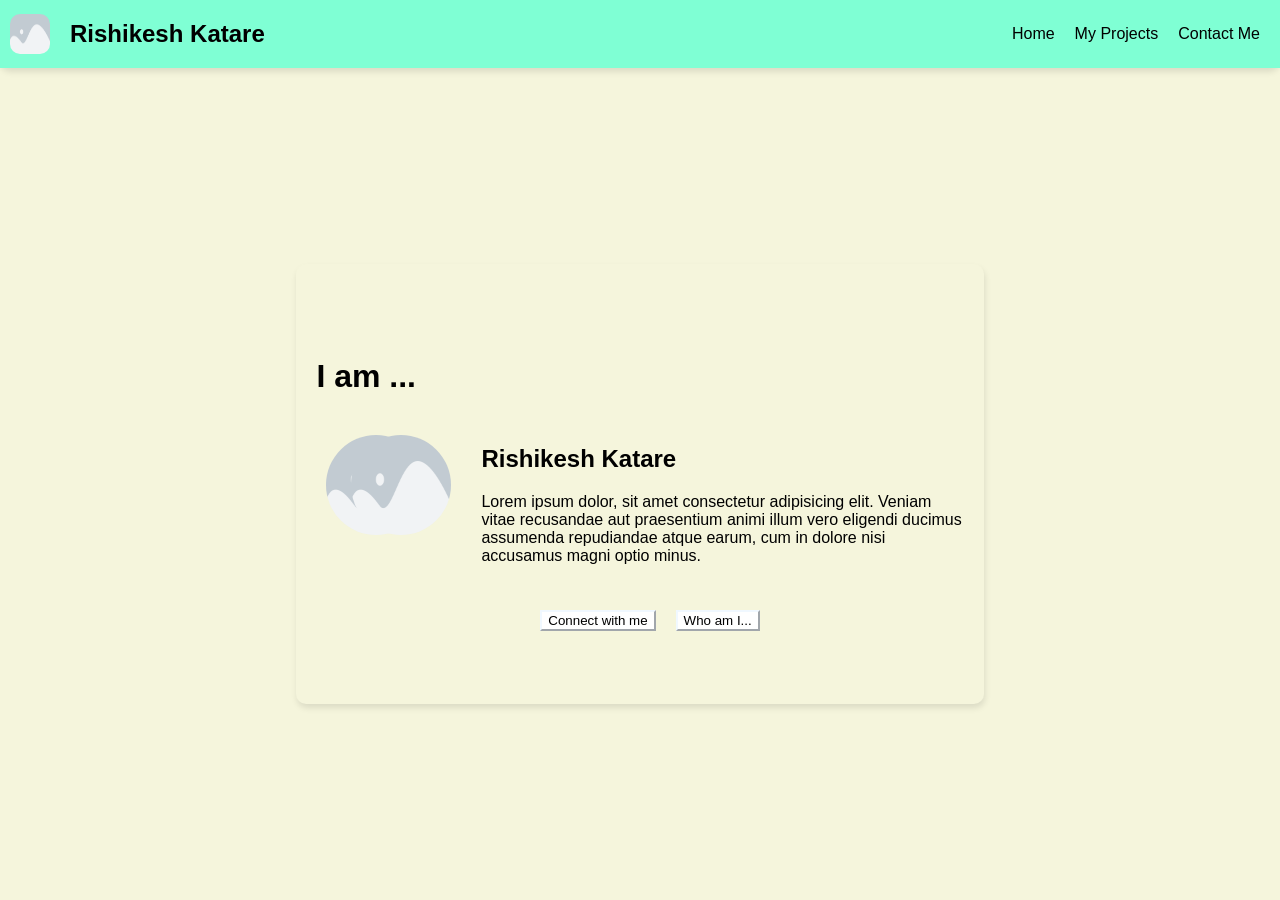
==== index.html @ c72e71e4 "Add initial HTML structure and styles for portfolio website" ====
<!doctype html>
<html lang="en">
  <head>
    <meta charset="UTF-8" />
    <meta name="viewport" content="width=device-width, initial-scale=1.0" />
    <title>UNIB14Z3</title>
    <style class="Navigation Bar">
      body {
        margin: 0;
        padding: 0;
        font-family: Arial, sans-serif;
        min-height: 100vh;
        display: flex;
        flex-direction: column;
        background-color: beige;
      }
      .Navigation-Bar {
        border-radius: 10px;
        box-shadow: 0px 4px 6px rgba(0, 0, 0, 0.1);
      }
      .Navigation-Bar nav {
        margin: 0;
        padding: 0;
        display: flex;
        justify-content: space-between;
        align-items: center;
        background-color: aquamarine;
      }
      .Navigation-Bar div {
        display: flex;
        justify-content: space-between;
        align-items: center;
        margin-left: 10px;
      }
      .Navigation-Bar div h1 {
        margin-left: 10px;
      }
      .Navigation-Bar ul {
        display: flex;
        list-style: none;
        align-items: center;
      }
      .Navigation-Bar ul li {
        margin-right: 20px;
      }
      .Navigation-Bar ul li a {
        text-decoration: none;
        color: black;
      }
      .Navigation-Bar .logo {
        width: 40px;
        height: 40px;
        margin-right: 10px;
        border-radius: 25%;
      }
    </style>

    <style>
      .container-card {
        display: flex;
        flex-direction: column;

        max-height: 400px;
        min-height: 200px;
        aspect-ratio: 3.2361 / 2;
        max-width: 75%;
        margin: auto;

        justify-content: center;
        align-items: center;
        padding: 20px;
        text-align: left;

        background-color: beige;

        border-radius: 10px;
        box-shadow: 1px 4px 6px rgba(0, 0, 0, 0.1);
      }

      .container-card h1 {
        margin-bottom: 20px;
      }
      .container-card span {
        display: flex;
        justify-content: space-between;
        align-items: center;
        margin-top: 20px;
      }
      .container-card .heading {
        padding: 0;
        margin: 0;
        align-self: start;
      }

      .container-image {
        position: relative;
        padding: auto;
        margin: 35px;
        margin-left: 10px;
      }
      .container-image img {
        width: 100px;
        height: 100px;
        margin-bottom: 20px;
        border-radius: 50%;
      }
      .container-image .top-img {
        position: absolute;
        bottom: 0;
        right: 0;
        transform: translate(25%, 0%);
      }

      .container-card .content {
        margin: 0px;
        display: flex;
        justify-content: space-evenly;
      }
      .text {
        color: black;
        padding-left: 20px;
      }

      .button-main {
        display: flex;
        align-items: end;
      }
      .button-main button {
        margin-left: 20px;
        background-color: white;
        border-color: aliceblue;
      }
    </style>
  </head>
  <body>
    <div class="Navigation-Bar">
      <nav>
        <div>
          <img class="logo" src="placeholder.png" alt="Logo" />
          <h1>Rishikesh Katare</h1>
        </div>

        <ul>
          <li><a href="index.html">Home</a></li>
          <li><a href="projects.html">My Projects</a></li>
          <li><a href="contact_me.html">Contact Me</a></li>
        </ul>
      </nav>
    </div>

    <div class="container-card">
      <span class="heading"><h1>I am ...</h1></span>

      <span class="content">
        <span class="container-image">
          <img src="placeholder.png" alt="logo" class="bottom-img" />
          <img src="placeholder.png" alt="my picture" class="top-img" />
        </span>
        <div class="text">
          <h2>Rishikesh Katare</h2>
          <p>
            Lorem ipsum dolor, sit amet consectetur adipisicing elit. Veniam
            vitae recusandae aut praesentium animi illum vero eligendi ducimus
            assumenda repudiandae atque earum, cum in dolore nisi accusamus
            magni optio minus.
          </p>
        </div>
      </span>

      <span class="button-main">
        <a href="contact_me.html"><button>Connect with me</button></a>
        <a href="about_me.html"><button>Who am I...</button></a>
      </span>
    </div>
  </body>
</html>
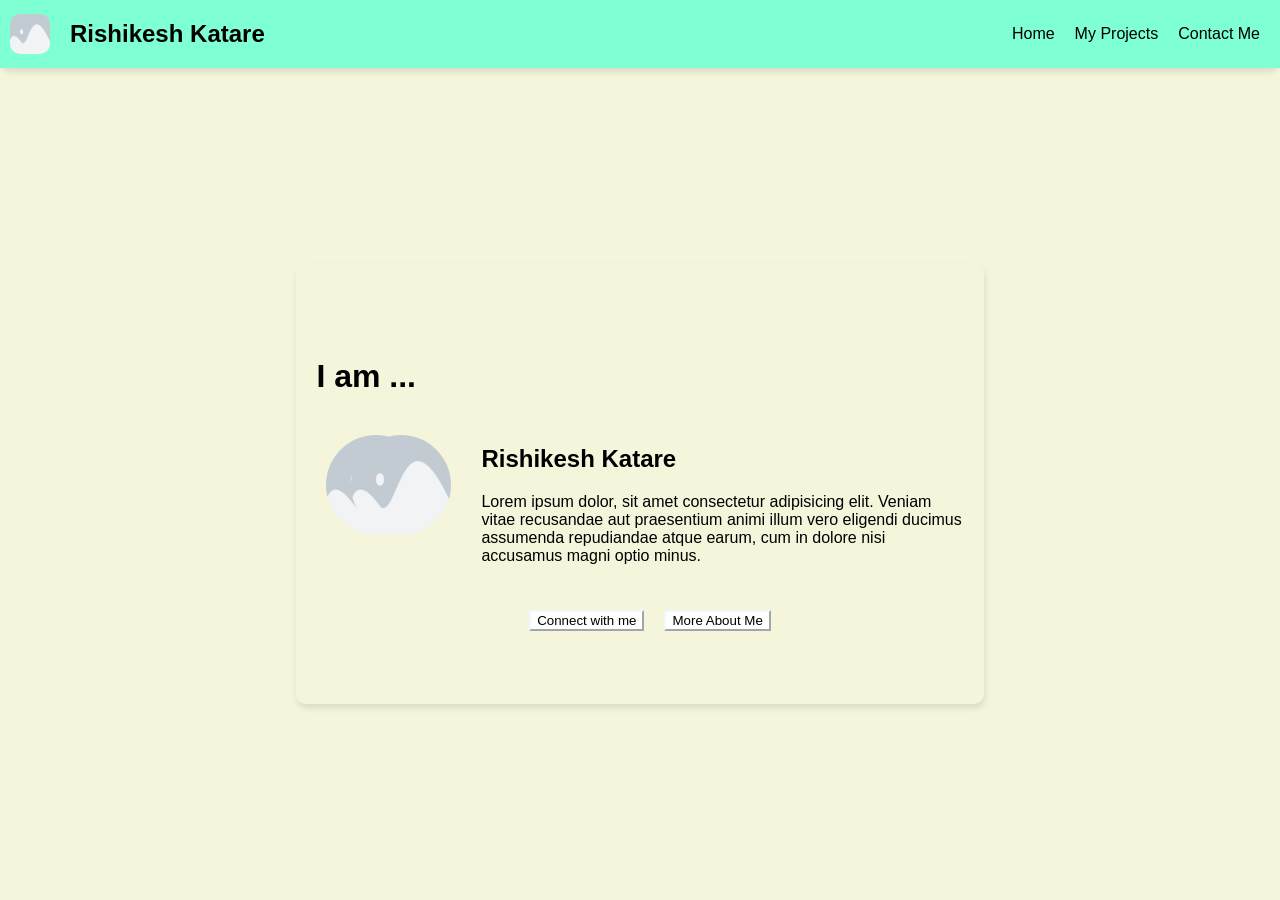
==== commit ddc17f55: "Update button text for "Who am I..." to "More About Me" in portfolio" ====
--- a/index.html
+++ b/index.html
@@ -169,7 +169,7 @@
 
       <span class="button-main">
         <a href="contact_me.html"><button>Connect with me</button></a>
-        <a href="about_me.html"><button>Who am I...</button></a>
+        <a href="about_me.html"><button>More About Me</button></a>
       </span>
     </div>
   </body>
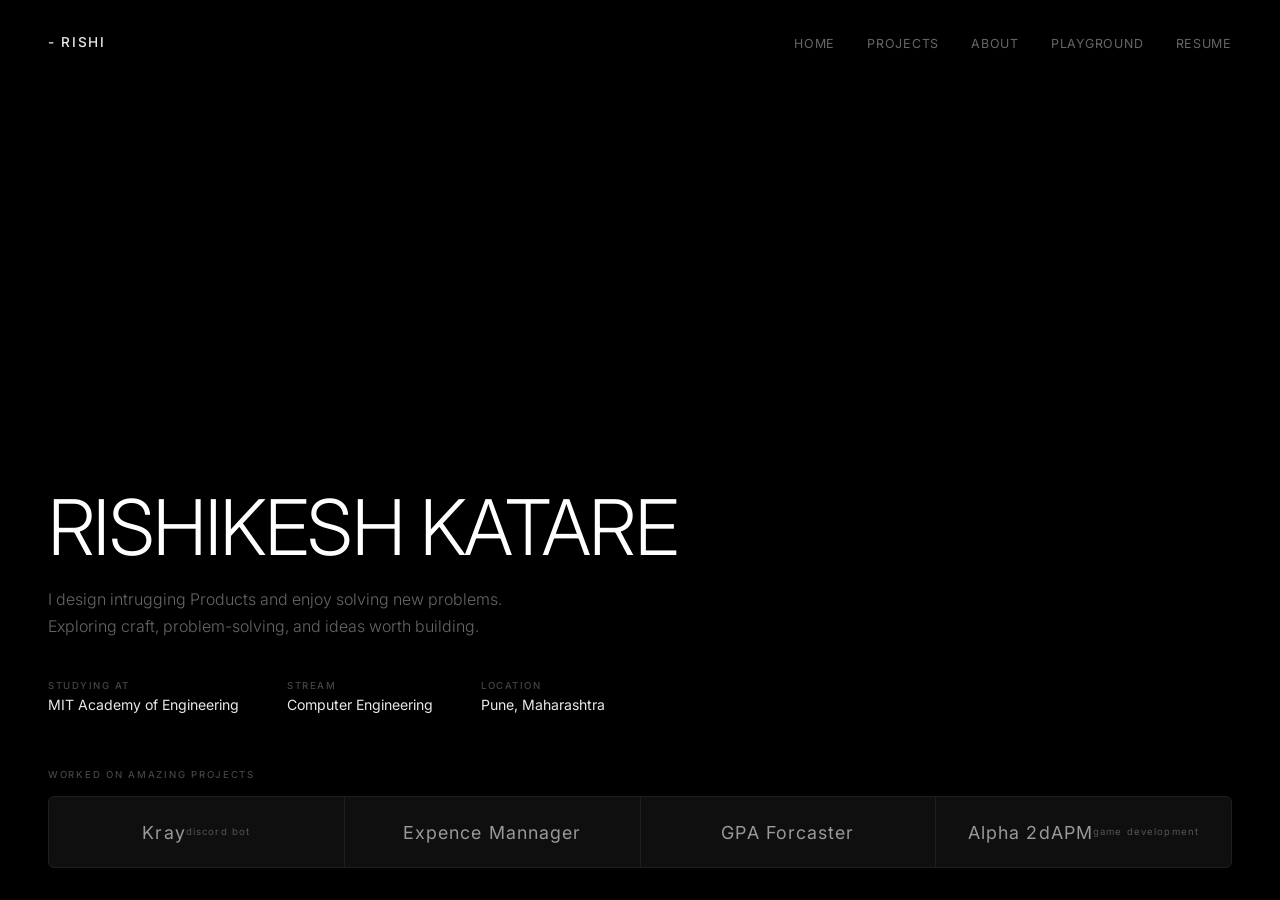
==== commit da3f1985: "Refactor HTML structure and add CSS styles for portfolio layout" ====
--- a/index.html
+++ b/index.html
@@ -1,176 +1,59 @@
-<!doctype html>
+<!DOCTYPE html>
 <html lang="en">
-  <head>
-    <meta charset="UTF-8" />
-    <meta name="viewport" content="width=device-width, initial-scale=1.0" />
-    <title>UNIB14Z3</title>
-    <style class="Navigation Bar">
-      body {
-        margin: 0;
-        padding: 0;
-        font-family: Arial, sans-serif;
-        min-height: 100vh;
-        display: flex;
-        flex-direction: column;
-        background-color: beige;
-      }
-      .Navigation-Bar {
-        border-radius: 10px;
-        box-shadow: 0px 4px 6px rgba(0, 0, 0, 0.1);
-      }
-      .Navigation-Bar nav {
-        margin: 0;
-        padding: 0;
-        display: flex;
-        justify-content: space-between;
-        align-items: center;
-        background-color: aquamarine;
-      }
-      .Navigation-Bar div {
-        display: flex;
-        justify-content: space-between;
-        align-items: center;
-        margin-left: 10px;
-      }
-      .Navigation-Bar div h1 {
-        margin-left: 10px;
-      }
-      .Navigation-Bar ul {
-        display: flex;
-        list-style: none;
-        align-items: center;
-      }
-      .Navigation-Bar ul li {
-        margin-right: 20px;
-      }
-      .Navigation-Bar ul li a {
-        text-decoration: none;
-        color: black;
-      }
-      .Navigation-Bar .logo {
-        width: 40px;
-        height: 40px;
-        margin-right: 10px;
-        border-radius: 25%;
-      }
-    </style>
+<head>
+  <meta charset="UTF-8"/>
+  <meta name="viewport" content="width=device-width, initial-scale=1.0"/>
+  <title>Rishikesh Katare</title>
+  <link rel="stylesheet" href="portfolio-basic.css"/>
+</head>
+<body>
 
-    <style>
-      .container-card {
-        display: flex;
-        flex-direction: column;
+  <nav>
+    <a href="#" class="logo">- Rishi</a>
+    <ul class="nav-links">
+      <li><a href="#">Home</a></li>
+      <li><a href="#">projects</a></li>
+      <li><a href="#">About</a></li>
+      <li><a href="#">Playground</a></li>
+      <li><a href="#">Resume</a></li>
+    </ul>
+  </nav>
 
-        max-height: 400px;
-        min-height: 200px;
-        aspect-ratio: 3.2361 / 2;
-        max-width: 75%;
-        margin: auto;
+  <div class="main">
+    <h1>RISHIKESH KATARE</h1>
+    <p class="tagline">
+      I design intrugging Products and enjoy solving new problems.<br/>
+      Exploring craft, problem-solving, and ideas worth building.
+    </p>
+    <div class="meta">
+      <div>
+        <div class="meta-label">Studying At</div>
+        <div class="meta-value">MIT Academy of Engineering</div>
+      </div>
+      <div>
+        <div class="meta-label">Stream</div>
+        <div class="meta-value">Computer Engineering</div>
+      </div>
+      <div>
+        <div class="meta-label">Location</div>
+        <div class="meta-value">Pune, Maharashtra</div>
+      </div>
+    </div>
+  </div>
 
-        justify-content: center;
-        align-items: center;
-        padding: 20px;
-        text-align: left;
+  <div class="brands">
+    <p class="brands-label">Worked on Amazing Projects</p>
+    <div class="brands-grid">
+      <div class="brand-cell">Kray <br> <span class="sub">discord bot</span>
+        </div>
+      <div class="brand-cell">Expence Mannager</div>
+      <div class="brand-cell">GPA Forcaster</div>
+      <div class="brand-cell">
+        Alpha 2dAPM<br/>
+        <span class="sub">game development</span>
+      </div>
+    </div>
+  </div>
 
-        background-color: beige;
-
-        border-radius: 10px;
-        box-shadow: 1px 4px 6px rgba(0, 0, 0, 0.1);
-      }
-
-      .container-card h1 {
-        margin-bottom: 20px;
-      }
-      .container-card span {
-        display: flex;
-        justify-content: space-between;
-        align-items: center;
-        margin-top: 20px;
-      }
-      .container-card .heading {
-        padding: 0;
-        margin: 0;
-        align-self: start;
-      }
-
-      .container-image {
-        position: relative;
-        padding: auto;
-        margin: 35px;
-        margin-left: 10px;
-      }
-      .container-image img {
-        width: 100px;
-        height: 100px;
-        margin-bottom: 20px;
-        border-radius: 50%;
-      }
-      .container-image .top-img {
-        position: absolute;
-        bottom: 0;
-        right: 0;
-        transform: translate(25%, 0%);
-      }
-
-      .container-card .content {
-        margin: 0px;
-        display: flex;
-        justify-content: space-evenly;
-      }
-      .text {
-        color: black;
-        padding-left: 20px;
-      }
-
-      .button-main {
-        display: flex;
-        align-items: end;
-      }
-      .button-main button {
-        margin-left: 20px;
-        background-color: white;
-        border-color: aliceblue;
-      }
-    </style>
-  </head>
-  <body>
-    <div class="Navigation-Bar">
-      <nav>
-        <div>
-          <img class="logo" src="placeholder.png" alt="Logo" />
-          <h1>Rishikesh Katare</h1>
-        </div>
-
-        <ul>
-          <li><a href="index.html">Home</a></li>
-          <li><a href="projects.html">My Projects</a></li>
-          <li><a href="contact_me.html">Contact Me</a></li>
-        </ul>
-      </nav>
-    </div>
-
-    <div class="container-card">
-      <span class="heading"><h1>I am ...</h1></span>
-
-      <span class="content">
-        <span class="container-image">
-          <img src="placeholder.png" alt="logo" class="bottom-img" />
-          <img src="placeholder.png" alt="my picture" class="top-img" />
-        </span>
-        <div class="text">
-          <h2>Rishikesh Katare</h2>
-          <p>
-            Lorem ipsum dolor, sit amet consectetur adipisicing elit. Veniam
-            vitae recusandae aut praesentium animi illum vero eligendi ducimus
-            assumenda repudiandae atque earum, cum in dolore nisi accusamus
-            magni optio minus.
-          </p>
-        </div>
-      </span>
-
-      <span class="button-main">
-        <a href="contact_me.html"><button>Connect with me</button></a>
-        <a href="about_me.html"><button>More About Me</button></a>
-      </span>
-    </div>
-  </body>
-</html>
+</body>
+</html>
--- a/portfolio-basic.css
+++ b/portfolio-basic.css
@@ -0,0 +1,144 @@
+@import url('https://fonts.googleapis.com/css2?family=Inter:wght@300;400;500&display=swap');
+
+* { margin: 0; padding: 0; box-sizing: border-box; }
+
+body {
+  font-family: 'Inter', sans-serif;
+  background: #000000;
+  color: #e8e8e8;
+  height: 100vh;
+  display: flex;
+  flex-direction: column;
+  justify-content: space-between;
+  padding: 2rem 3rem;
+}
+
+nav {
+  display: flex;
+  justify-content: space-between;
+  align-items: center;
+}
+
+.logo {
+  font-size: 0.85rem;
+  font-weight: 500;
+  letter-spacing: 0.12em;
+  text-transform: uppercase;
+  color: #e8e8e8;
+  text-decoration: none;
+}
+
+.nav-links {
+  list-style: none;
+  display: flex;
+  gap: 2rem;
+}
+
+.nav-links a {
+  text-decoration: none;
+  font-size: 0.78rem;
+  font-weight: 400;
+  color: #666;
+  letter-spacing: 0.06em;
+  text-transform: uppercase;
+  transition: color 0.2s;
+}
+
+.nav-links a:hover { color: #e8e8e8; }
+
+.main {
+  flex: 1;
+  display: flex;
+  flex-direction: column;
+  justify-content: flex-end;
+  padding-bottom: 1rem;
+}
+
+h1 {
+  font-size: clamp(2.8rem, 6vw, 5.5rem);
+  font-weight: 300;
+  letter-spacing: -0.02em;
+  line-height: 1;
+  margin-bottom: 1.2rem;
+  color: #fff;
+}
+
+.tagline {
+  font-size: clamp(0.88rem, 1.4vw, 1rem);
+  font-weight: 300;
+  line-height: 1.7;
+  color: #666;
+  max-width: 480px;
+  margin-bottom: 2.5rem;
+}
+
+.meta {
+  display: flex;
+  gap: 3rem;
+}
+
+.meta-label {
+  font-size: 0.6rem;
+  font-weight: 500;
+  letter-spacing: 0.16em;
+  text-transform: uppercase;
+  color: #444;
+  margin-bottom: 0.3rem;
+}
+
+.meta-value {
+  font-size: 0.88rem;
+  font-weight: 400;
+  color: #e8e8e8;
+}
+
+.brands { padding-top: 2.5rem; }
+
+.brands-label {
+  font-size: 0.6rem;
+  font-weight: 500;
+  letter-spacing: 0.18em;
+  text-transform: uppercase;
+  color: #444;
+  margin-bottom: 1rem;
+}
+
+.brands-grid {
+  display: grid;
+  grid-template-columns: repeat(4, 1fr);
+  gap: 1px;
+  background: #1f1f1f;
+  border: 1px solid #1f1f1f;
+  border-radius: 6px;
+  overflow: hidden;
+}
+
+.brand-cell {
+  background: #0f0f0f;
+  display: flex;
+  align-items: center;
+  justify-content: center;
+  padding: 1.4rem 1rem;
+  font-size: clamp(0.9rem, 1.4vw, 1.15rem);
+  font-weight: 400;
+  letter-spacing: 0.06em;
+  color: #999;
+  transition: color 0.2s, background 0.2s;
+  text-align: center;
+  line-height: 1.4;
+}
+
+.brand-cell:hover { background: #161616; color: #e8e8e8; }
+
+.brand-cell .sub {
+  font-size: 0.6rem;
+  opacity: 0.5;
+  letter-spacing: 0.12em;
+}
+
+@media (max-width: 640px) {
+  body { padding: 1.5rem; }
+  .nav-links { display: none; }
+  .meta { gap: 1.5rem; flex-wrap: wrap; }
+  .brands-grid { grid-template-columns: repeat(2, 1fr); }
+}
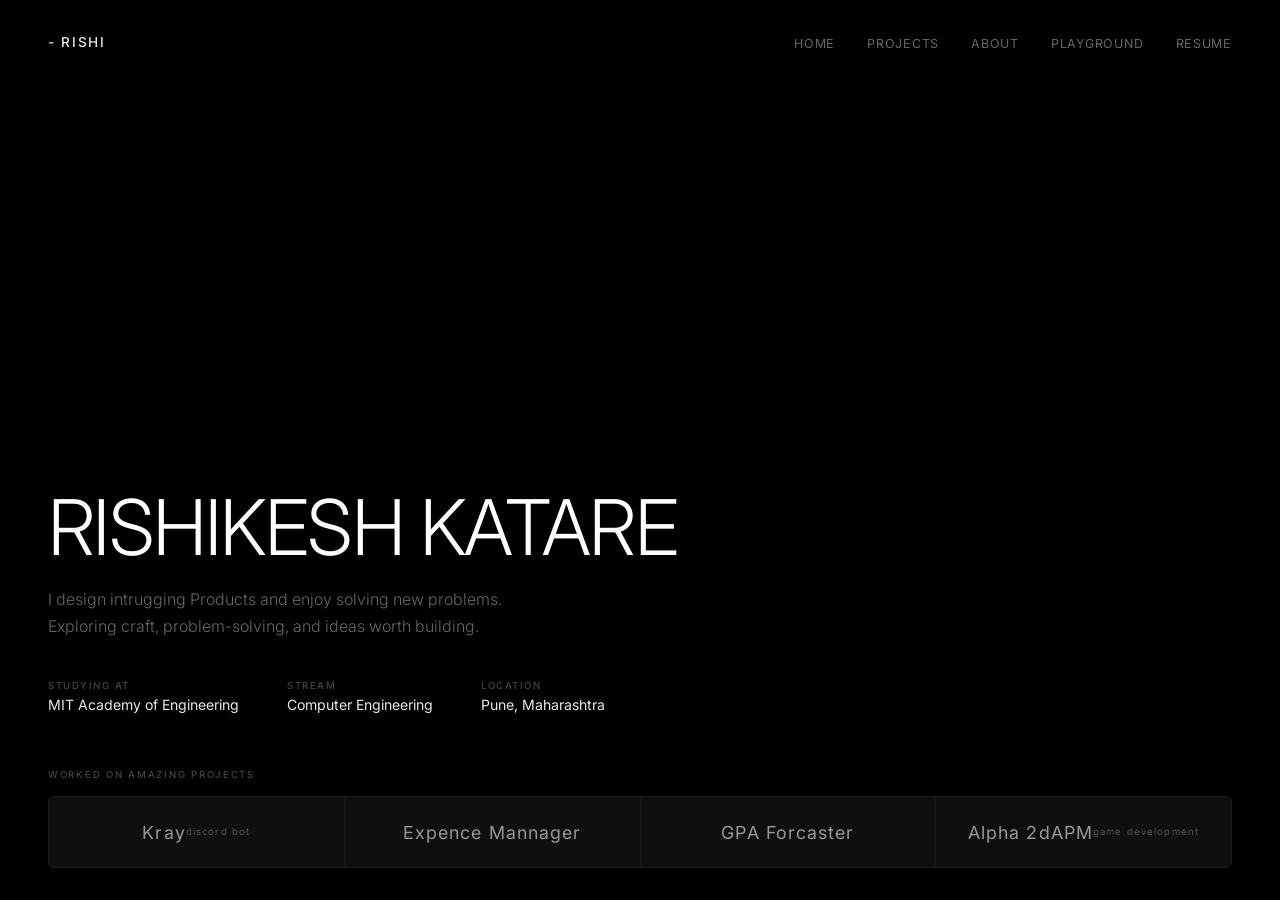
==== commit 04c93340: "Add background video to portfolio and style adjustments" ====
--- a/index.html
+++ b/index.html
@@ -7,6 +7,10 @@
   <link rel="stylesheet" href="portfolio-basic.css"/>
 </head>
 <body>
+
+  <video autoplay muted loop class="background-video" style="filter: blur(1px);">
+    <source src="res/bg-clip-1.mp4" type="video/mp4">
+  </video>
 
   <nav>
     <a href="#" class="logo">- Rishi</a>
--- a/portfolio-basic.css
+++ b/portfolio-basic.css
@@ -11,6 +11,16 @@
   flex-direction: column;
   justify-content: space-between;
   padding: 2rem 3rem;
+}
+
+.background-video {
+  position: fixed;
+  top: 0;
+  left: 0;
+  width: 100%;
+  height: 100%;
+  object-fit: cover;
+  z-index: -1;
 }
 
 nav {
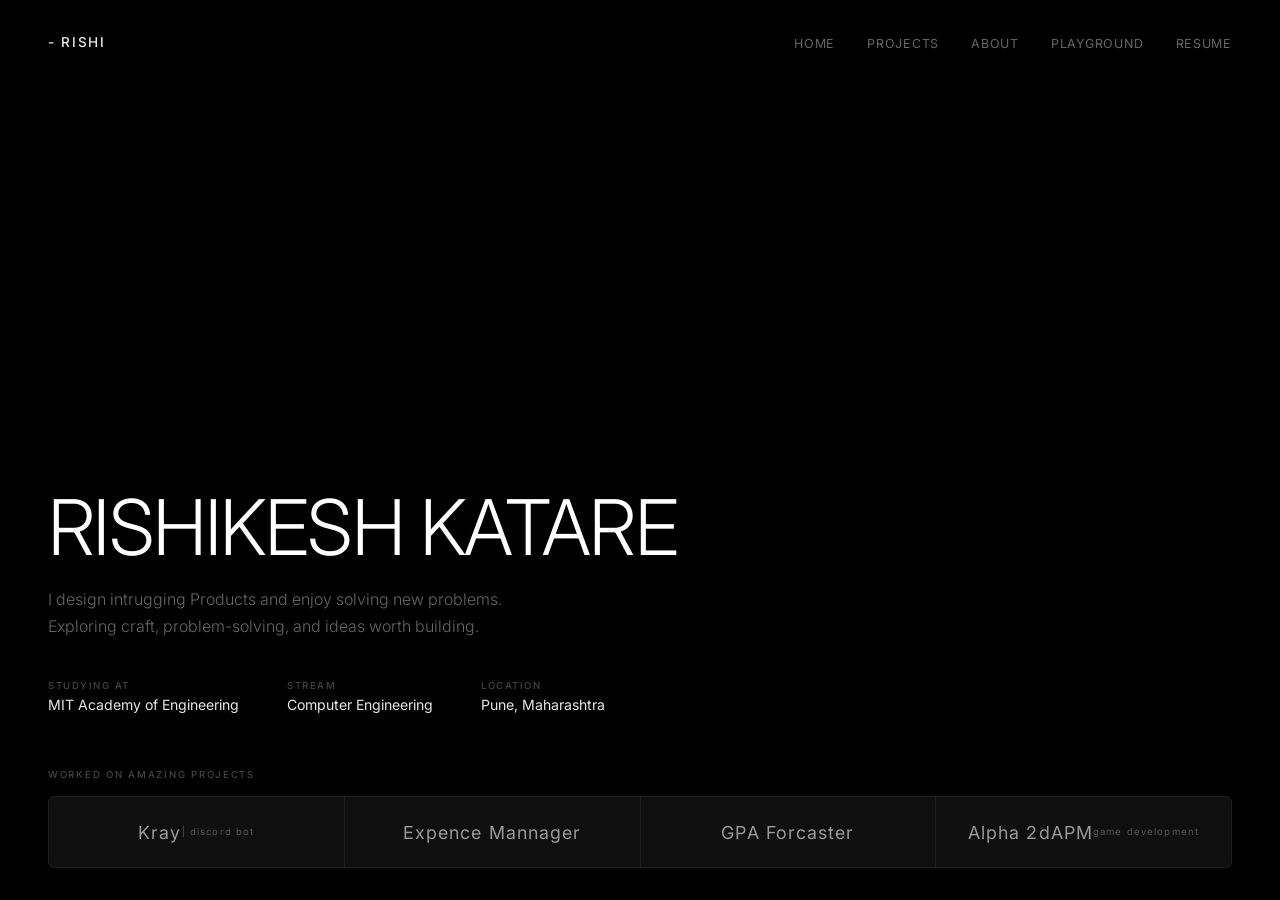
==== commit 83edc28e: "Add About Me page and update navigation links" ====
--- a/index.html
+++ b/index.html
@@ -17,7 +17,7 @@
     <ul class="nav-links">
       <li><a href="#">Home</a></li>
       <li><a href="#">projects</a></li>
-      <li><a href="#">About</a></li>
+      <li><a href="about.html">About</a></li>
       <li><a href="#">Playground</a></li>
       <li><a href="#">Resume</a></li>
     </ul>
@@ -48,12 +48,12 @@
   <div class="brands">
     <p class="brands-label">Worked on Amazing Projects</p>
     <div class="brands-grid">
-      <div class="brand-cell">Kray <br> <span class="sub">discord bot</span>
-        </div>
+      <div class="brand-cell">Kray <br> 
+        <span class="sub">| discord bot</span>
+      </div>
       <div class="brand-cell">Expence Mannager</div>
       <div class="brand-cell">GPA Forcaster</div>
-      <div class="brand-cell">
-        Alpha 2dAPM<br/>
+      <div class="brand-cell">Alpha 2dAPM<br/>
         <span class="sub">game development</span>
       </div>
     </div>
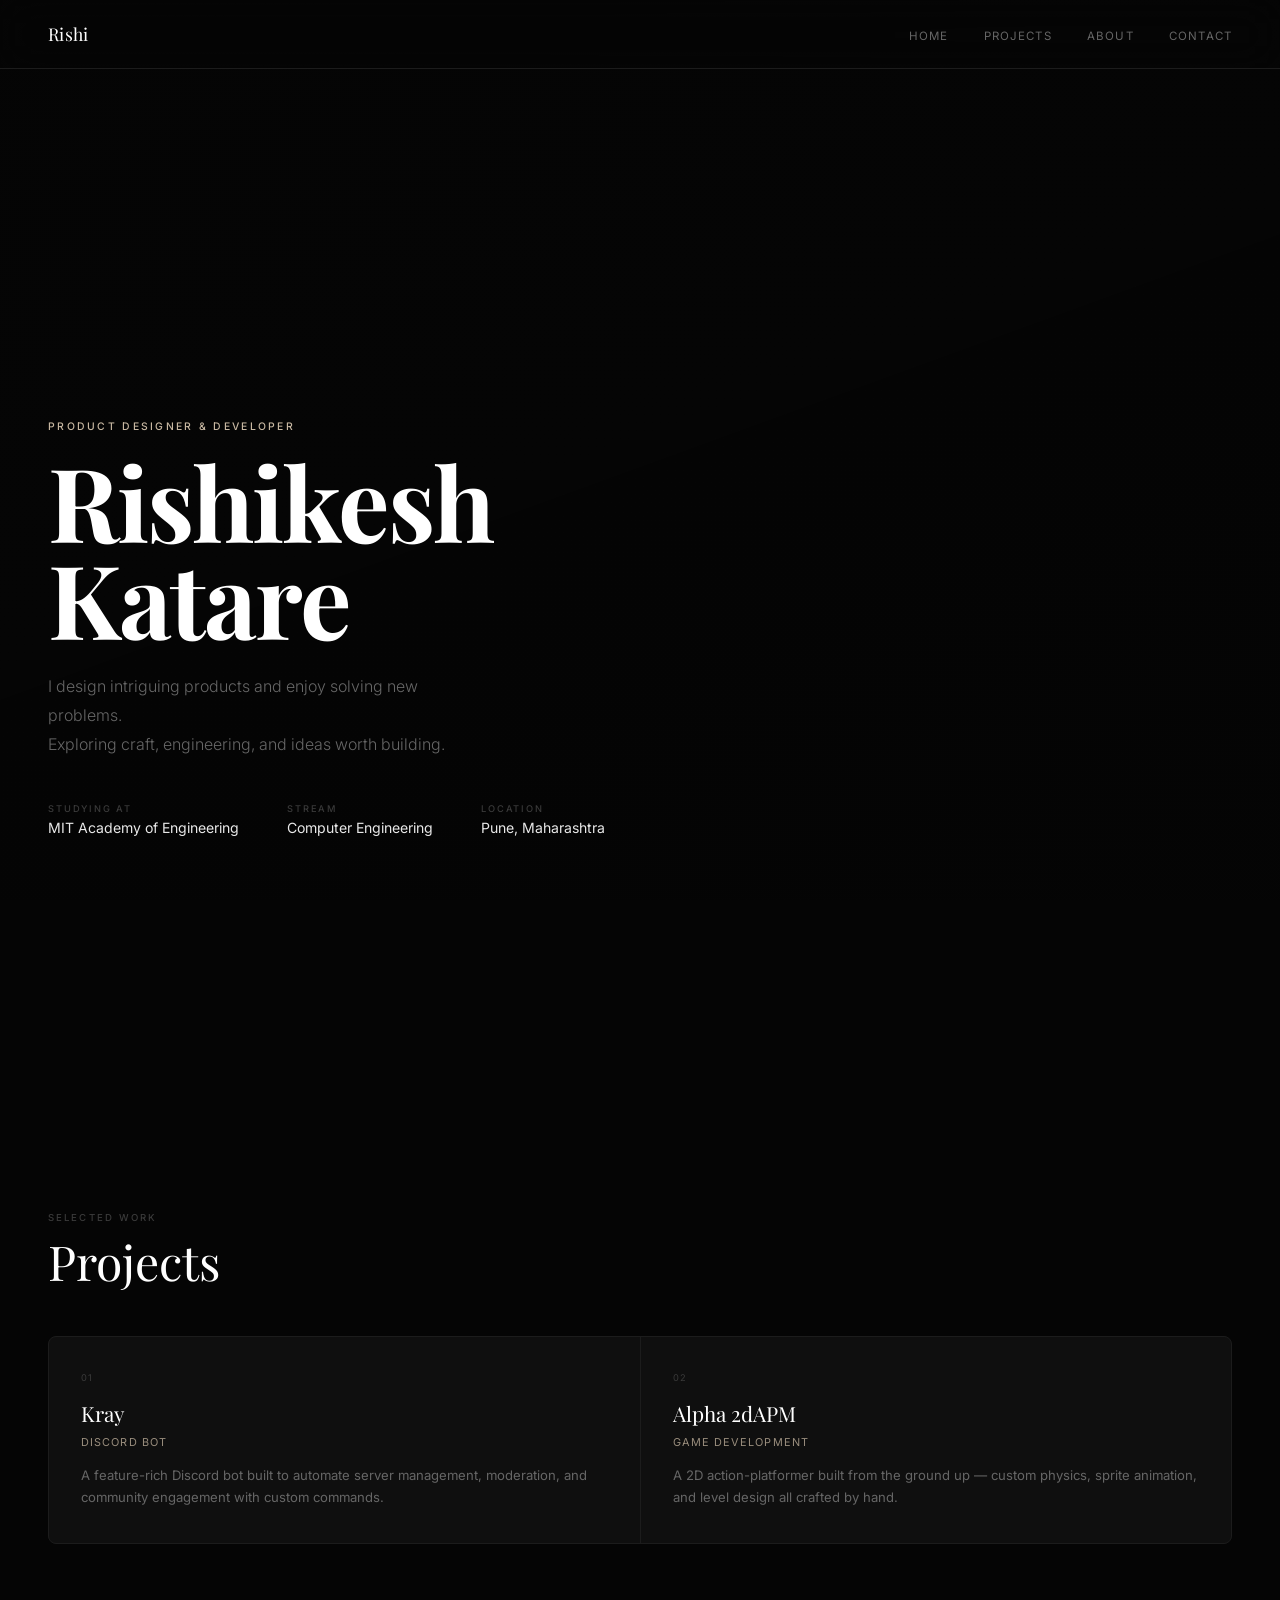
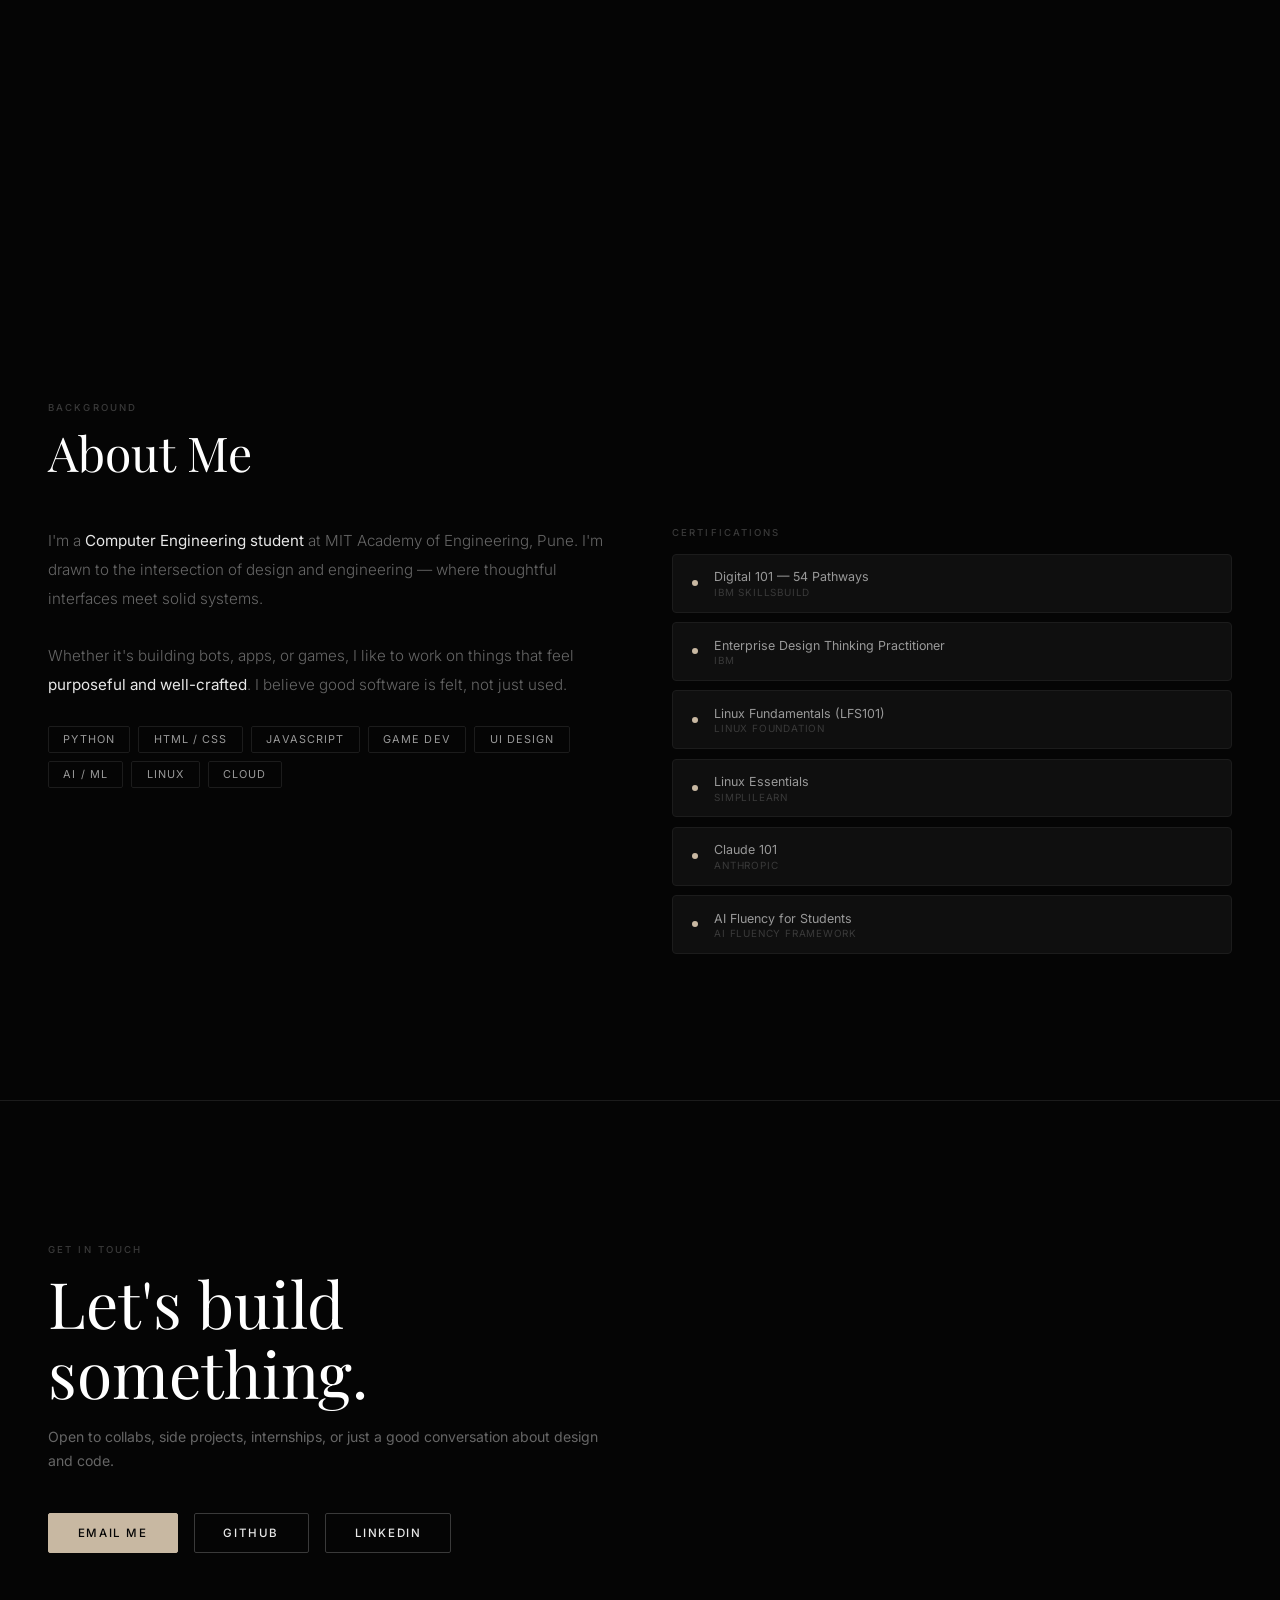
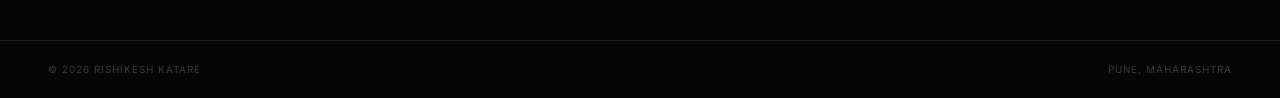
==== commit 0044fa8d: "Rename portfolio.html to index.html" ====
--- a/index.html
+++ b/index.html
@@ -4,60 +4,520 @@
   <meta charset="UTF-8"/>
   <meta name="viewport" content="width=device-width, initial-scale=1.0"/>
   <title>Rishikesh Katare</title>
-  <link rel="stylesheet" href="portfolio-basic.css"/>
+  <link rel="preconnect" href="https://fonts.googleapis.com">
+  <link href="https://fonts.googleapis.com/css2?family=Inter:wght@300;400;500&family=Playfair+Display:wght@400;700&display=swap" rel="stylesheet">
+  <style>
+    *, *::before, *::after { margin: 0; padding: 0; box-sizing: border-box; }
+
+    :root {
+      --bg: #050505;
+      --surface: #0f0f0f;
+      --border: #1c1c1c;
+      --muted: #3a3a3a;
+      --dim: #666;
+      --mid: #999;
+      --text: #e8e8e8;
+      --white: #ffffff;
+      --accent: #c8b8a2;
+    }
+
+    html { scroll-behavior: smooth; }
+
+    body {
+      font-family: 'Inter', sans-serif;
+      background: var(--bg);
+      color: var(--text);
+      min-height: 100vh;
+      overflow-x: hidden;
+    }
+
+    /* ── VIDEO BG ── */
+    .bg-video {
+      position: fixed;
+      inset: 0;
+      width: 100%; height: 100%;
+      object-fit: cover;
+      z-index: -2;
+      filter: blur(1px) brightness(0.35);
+    }
+    .bg-overlay {
+      position: fixed;
+      inset: 0;
+      background: linear-gradient(160deg, rgba(5,5,5,0.72) 0%, rgba(5,5,5,0.88) 100%);
+      z-index: -1;
+    }
+
+    /* ── NAV ── */
+    nav {
+      position: fixed;
+      top: 0; left: 0; right: 0;
+      display: flex;
+      justify-content: space-between;
+      align-items: center;
+      padding: 1.4rem 3rem;
+      backdrop-filter: blur(20px);
+      -webkit-backdrop-filter: blur(20px);
+      background: rgba(5,5,5,0.6);
+      border-bottom: 1px solid var(--border);
+      z-index: 100;
+    }
+    .logo {
+      font-family: 'Playfair Display', serif;
+      font-size: 1.1rem;
+      color: var(--white);
+      text-decoration: none;
+      letter-spacing: 0.02em;
+    }
+    .nav-links { list-style: none; display: flex; gap: 2.2rem; }
+    .nav-links a {
+      text-decoration: none;
+      font-size: 0.72rem;
+      font-weight: 400;
+      color: var(--dim);
+      letter-spacing: 0.1em;
+      text-transform: uppercase;
+      transition: color 0.2s;
+    }
+    .nav-links a:hover { color: var(--text); }
+
+    /* ── SECTIONS ── */
+    section {
+      min-height: 100vh;
+      display: flex;
+      flex-direction: column;
+      justify-content: flex-end;
+      padding: 7rem 3rem 3.5rem;
+    }
+
+    /* ── HERO ── */
+    #home {
+      padding-bottom: 4rem;
+      animation: fadeUp 0.9s ease both;
+    }
+    @keyframes fadeUp {
+      from { opacity: 0; transform: translateY(28px); }
+      to   { opacity: 1; transform: translateY(0); }
+    }
+    .hero-eyebrow {
+      font-size: 0.65rem;
+      font-weight: 500;
+      letter-spacing: 0.22em;
+      text-transform: uppercase;
+      color: var(--accent);
+      margin-bottom: 1.2rem;
+      opacity: 0;
+      animation: fadeUp 0.9s 0.1s ease forwards;
+    }
+    h1 {
+      font-family: 'Playfair Display', serif;
+      font-size: clamp(3.2rem, 8vw, 7rem);
+      font-weight: 700;
+      letter-spacing: -0.02em;
+      line-height: 0.95;
+      color: var(--white);
+      margin-bottom: 1.6rem;
+      opacity: 0;
+      animation: fadeUp 0.9s 0.2s ease forwards;
+    }
+    .tagline {
+      font-size: clamp(0.88rem, 1.4vw, 1rem);
+      font-weight: 300;
+      line-height: 1.8;
+      color: var(--dim);
+      max-width: 440px;
+      margin-bottom: 2.8rem;
+      opacity: 0;
+      animation: fadeUp 0.9s 0.35s ease forwards;
+    }
+    .meta {
+      display: flex;
+      gap: 3rem;
+      opacity: 0;
+      animation: fadeUp 0.9s 0.5s ease forwards;
+    }
+    .meta-item {}
+    .meta-label {
+      font-size: 0.58rem;
+      font-weight: 500;
+      letter-spacing: 0.2em;
+      text-transform: uppercase;
+      color: var(--muted);
+      margin-bottom: 0.3rem;
+    }
+    .meta-value {
+      font-size: 0.88rem;
+      color: var(--text);
+    }
+
+    /* ── SECTION HEADERS ── */
+    .section-label {
+      font-size: 0.6rem;
+      font-weight: 500;
+      letter-spacing: 0.22em;
+      text-transform: uppercase;
+      color: var(--muted);
+      margin-bottom: 0.8rem;
+    }
+    .section-title {
+      font-family: 'Playfair Display', serif;
+      font-size: clamp(1.8rem, 4vw, 3rem);
+      font-weight: 400;
+      color: var(--white);
+      margin-bottom: 3rem;
+      line-height: 1.1;
+    }
+
+    /* ── PROJECTS ── */
+    #projects { justify-content: center; }
+    .projects-grid {
+      display: grid;
+      grid-template-columns: 1fr 1fr;
+      gap: 1px;
+      background: var(--border);
+      border: 1px solid var(--border);
+      border-radius: 8px;
+      overflow: hidden;
+    }
+    .project-card {
+      background: var(--surface);
+      padding: 2.2rem 2rem;
+      transition: background 0.25s;
+      cursor: default;
+      position: relative;
+      overflow: hidden;
+    }
+    .project-card::before {
+      content: '';
+      position: absolute;
+      top: 0; left: 0;
+      width: 3px; height: 100%;
+      background: var(--accent);
+      opacity: 0;
+      transition: opacity 0.3s;
+    }
+    .project-card:hover { background: #141414; }
+    .project-card:hover::before { opacity: 1; }
+    .project-num {
+      font-size: 0.58rem;
+      letter-spacing: 0.16em;
+      color: var(--muted);
+      margin-bottom: 1rem;
+    }
+    .project-name {
+      font-family: 'Playfair Display', serif;
+      font-size: 1.3rem;
+      color: var(--white);
+      margin-bottom: 0.5rem;
+    }
+    .project-tag {
+      font-size: 0.68rem;
+      letter-spacing: 0.1em;
+      text-transform: uppercase;
+      color: var(--accent);
+      opacity: 0.75;
+      margin-bottom: 0.9rem;
+    }
+    .project-desc {
+      font-size: 0.82rem;
+      color: var(--dim);
+      line-height: 1.7;
+    }
+
+    /* ── ABOUT ── */
+    #about { justify-content: center; }
+    .about-grid {
+      display: grid;
+      grid-template-columns: 1fr 1fr;
+      gap: 4rem;
+      align-items: start;
+    }
+    .about-text {
+      font-size: 0.95rem;
+      font-weight: 300;
+      line-height: 1.9;
+      color: var(--dim);
+    }
+    .about-text strong {
+      color: var(--text);
+      font-weight: 400;
+    }
+    .skills-list {
+      list-style: none;
+      display: flex;
+      flex-wrap: wrap;
+      gap: 0.5rem;
+      margin-top: 1.6rem;
+    }
+    .skill-tag {
+      font-size: 0.68rem;
+      letter-spacing: 0.1em;
+      text-transform: uppercase;
+      color: var(--mid);
+      padding: 0.35rem 0.9rem;
+      border: 1px solid var(--border);
+      border-radius: 2px;
+    }
+    .certs-stack { display: flex; flex-direction: column; gap: 0.6rem; }
+    .cert-item {
+      display: flex;
+      align-items: center;
+      gap: 1rem;
+      padding: 0.85rem 1.2rem;
+      background: var(--surface);
+      border: 1px solid var(--border);
+      border-radius: 4px;
+      transition: border-color 0.2s;
+    }
+    .cert-item:hover { border-color: var(--muted); }
+    .cert-dot {
+      width: 6px; height: 6px;
+      border-radius: 50%;
+      background: var(--accent);
+      flex-shrink: 0;
+    }
+    .cert-name {
+      font-size: 0.78rem;
+      color: var(--mid);
+      line-height: 1.4;
+    }
+    .cert-issuer {
+      font-size: 0.62rem;
+      color: var(--muted);
+      letter-spacing: 0.08em;
+      text-transform: uppercase;
+    }
+
+    /* ── CONTACT ── */
+    #contact {
+      min-height: 60vh;
+      justify-content: center;
+      border-top: 1px solid var(--border);
+    }
+    .contact-inner { max-width: 560px; }
+    .contact-title {
+      font-family: 'Playfair Display', serif;
+      font-size: clamp(2rem, 5vw, 4rem);
+      font-weight: 400;
+      color: var(--white);
+      margin-bottom: 1rem;
+      line-height: 1.1;
+    }
+    .contact-sub {
+      font-size: 0.88rem;
+      color: var(--dim);
+      margin-bottom: 2.5rem;
+      line-height: 1.7;
+    }
+    .contact-links { display: flex; gap: 1rem; flex-wrap: wrap; }
+    .contact-btn {
+      display: inline-block;
+      font-size: 0.72rem;
+      font-weight: 500;
+      letter-spacing: 0.14em;
+      text-transform: uppercase;
+      color: var(--text);
+      text-decoration: none;
+      padding: 0.75rem 1.8rem;
+      border: 1px solid var(--muted);
+      border-radius: 2px;
+      transition: background 0.2s, color 0.2s, border-color 0.2s;
+    }
+    .contact-btn:hover {
+      background: var(--text);
+      color: var(--bg);
+      border-color: var(--text);
+    }
+    .contact-btn.primary {
+      background: var(--accent);
+      color: var(--bg);
+      border-color: var(--accent);
+    }
+    .contact-btn.primary:hover {
+      background: var(--white);
+      border-color: var(--white);
+    }
+    .footer-bar {
+      display: flex;
+      justify-content: space-between;
+      align-items: center;
+      padding: 1.4rem 3rem;
+      border-top: 1px solid var(--border);
+      font-size: 0.62rem;
+      color: var(--muted);
+      letter-spacing: 0.1em;
+      text-transform: uppercase;
+    }
+
+    /* ── RESPONSIVE ── */
+    @media (max-width: 768px) {
+      nav { padding: 1.2rem 1.5rem; }
+      .nav-links { display: none; }
+      section { padding: 6rem 1.5rem 3rem; }
+      .projects-grid { grid-template-columns: 1fr; }
+      .about-grid { grid-template-columns: 1fr; gap: 2.5rem; }
+      .meta { gap: 1.5rem; flex-wrap: wrap; }
+      .footer-bar { padding: 1.2rem 1.5rem; flex-direction: column; gap: 0.5rem; text-align: center; }
+    }
+  </style>
 </head>
 <body>
 
-  <video autoplay muted loop class="background-video" style="filter: blur(1px);">
+  <!-- Background -->
+  <video autoplay muted loop playsinline class="bg-video">
     <source src="res/bg-clip-1.mp4" type="video/mp4">
   </video>
-
+  <div class="bg-overlay"></div>
+
+  <!-- Nav -->
   <nav>
-    <a href="#" class="logo">- Rishi</a>
+    <a href="#home" class="logo">Rishi</a>
     <ul class="nav-links">
-      <li><a href="#">Home</a></li>
-      <li><a href="#">projects</a></li>
-      <li><a href="about.html">About</a></li>
-      <li><a href="#">Playground</a></li>
-      <li><a href="#">Resume</a></li>
+      <li><a href="#home">Home</a></li>
+      <li><a href="#projects">Projects</a></li>
+      <li><a href="#about">About</a></li>
+      <li><a href="#contact">Contact</a></li>
     </ul>
   </nav>
 
-  <div class="main">
-    <h1>RISHIKESH KATARE</h1>
+  <!-- ── HERO ── -->
+  <section id="home">
+    <p class="hero-eyebrow">Product Designer &amp; Developer</p>
+    <h1>Rishikesh<br>Katare</h1>
     <p class="tagline">
-      I design intrugging Products and enjoy solving new problems.<br/>
-      Exploring craft, problem-solving, and ideas worth building.
+      I design intriguing products and enjoy solving new problems.<br>
+      Exploring craft, engineering, and ideas worth building.
     </p>
     <div class="meta">
-      <div>
+      <div class="meta-item">
         <div class="meta-label">Studying At</div>
         <div class="meta-value">MIT Academy of Engineering</div>
       </div>
-      <div>
+      <div class="meta-item">
         <div class="meta-label">Stream</div>
         <div class="meta-value">Computer Engineering</div>
       </div>
-      <div>
+      <div class="meta-item">
         <div class="meta-label">Location</div>
         <div class="meta-value">Pune, Maharashtra</div>
       </div>
     </div>
+  </section>
+
+  <!-- ── PROJECTS ── -->
+  <section id="projects">
+    <p class="section-label">Selected Work</p>
+    <p class="section-title">Projects</p>
+    <div class="projects-grid">
+
+      <div class="project-card">
+        <div class="project-num">01</div>
+        <div class="project-name">Kray</div>
+        <div class="project-tag">Discord Bot</div>
+        <p class="project-desc">A feature-rich Discord bot built to automate server management, moderation, and community engagement with custom commands.</p>
+      </div>
+
+      <div class="project-card">
+        <div class="project-num">02</div>
+        <div class="project-name">Alpha 2dAPM</div>
+        <div class="project-tag">Game Development</div>
+        <p class="project-desc">A 2D action-platformer built from the ground up — custom physics, sprite animation, and level design all crafted by hand.</p>
+      </div>
+
+    </div>
+  </section>
+
+  <!-- ── ABOUT ── -->
+  <section id="about">
+    <p class="section-label">Background</p>
+    <p class="section-title">About Me</p>
+    <div class="about-grid">
+
+      <div>
+        <p class="about-text">
+          I'm a <strong>Computer Engineering student</strong> at MIT Academy of Engineering, Pune. I'm drawn to the intersection of design and engineering — where thoughtful interfaces meet solid systems.<br><br>
+          Whether it's building bots, apps, or games, I like to work on things that feel <strong>purposeful and well-crafted</strong>. I believe good software is felt, not just used.
+        </p>
+        <ul class="skills-list">
+          <li class="skill-tag">Python</li>
+          <li class="skill-tag">HTML / CSS</li>
+          <li class="skill-tag">JavaScript</li>
+          <li class="skill-tag">Game Dev</li>
+          <li class="skill-tag">UI Design</li>
+          <li class="skill-tag">AI / ML</li>
+          <li class="skill-tag">Linux</li>
+          <li class="skill-tag">Cloud</li>
+        </ul>
+      </div>
+
+      <div>
+        <p class="section-label" style="margin-bottom:1rem;">Certifications</p>
+        <div class="certs-stack">
+          <div class="cert-item">
+            <div class="cert-dot"></div>
+            <div>
+              <div class="cert-name">Digital 101 — 54 Pathways</div>
+              <div class="cert-issuer">IBM SkillsBuild</div>
+            </div>
+          </div>
+          <div class="cert-item">
+            <div class="cert-dot"></div>
+            <div>
+              <div class="cert-name">Enterprise Design Thinking Practitioner</div>
+              <div class="cert-issuer">IBM</div>
+            </div>
+          </div>
+          <div class="cert-item">
+            <div class="cert-dot"></div>
+            <div>
+              <div class="cert-name">Linux Fundamentals (LFS101)</div>
+              <div class="cert-issuer">Linux Foundation</div>
+            </div>
+          </div>
+          <div class="cert-item">
+            <div class="cert-dot"></div>
+            <div>
+              <div class="cert-name">Linux Essentials</div>
+              <div class="cert-issuer">Simplilearn</div>
+            </div>
+          </div>
+          <div class="cert-item">
+            <div class="cert-dot"></div>
+            <div>
+              <div class="cert-name">Claude 101</div>
+              <div class="cert-issuer">Anthropic</div>
+            </div>
+          </div>
+          <div class="cert-item">
+            <div class="cert-dot"></div>
+            <div>
+              <div class="cert-name">AI Fluency for Students</div>
+              <div class="cert-issuer">AI Fluency Framework</div>
+            </div>
+          </div>
+        </div>
+      </div>
+
+    </div>
+  </section>
+
+  <!-- ── CONTACT ── -->
+  <section id="contact">
+    <div class="contact-inner">
+      <p class="section-label">Get in touch</p>
+      <h2 class="contact-title">Let's build<br>something.</h2>
+      <p class="contact-sub">Open to collabs, side projects, internships, or just a good conversation about design and code.</p>
+      <div class="contact-links">
+        <a href="mailto:rishikesh@example.com" class="contact-btn primary">Email Me</a>
+        <a href="#" class="contact-btn">GitHub</a>
+        <a href="#" class="contact-btn">LinkedIn</a>
+      </div>
+    </div>
+  </section>
+
+  <div class="footer-bar">
+    <span>© 2026 Rishikesh Katare</span>
+    <span>Pune, Maharashtra</span>
   </div>
 
-  <div class="brands">
-    <p class="brands-label">Worked on Amazing Projects</p>
-    <div class="brands-grid">
-      <div class="brand-cell">Kray <br> 
-        <span class="sub">| discord bot</span>
-      </div>
-      <div class="brand-cell">Expence Mannager</div>
-      <div class="brand-cell">GPA Forcaster</div>
-      <div class="brand-cell">Alpha 2dAPM<br/>
-        <span class="sub">game development</span>
-      </div>
-    </div>
-  </div>
-
 </body>
-</html>+</html>
